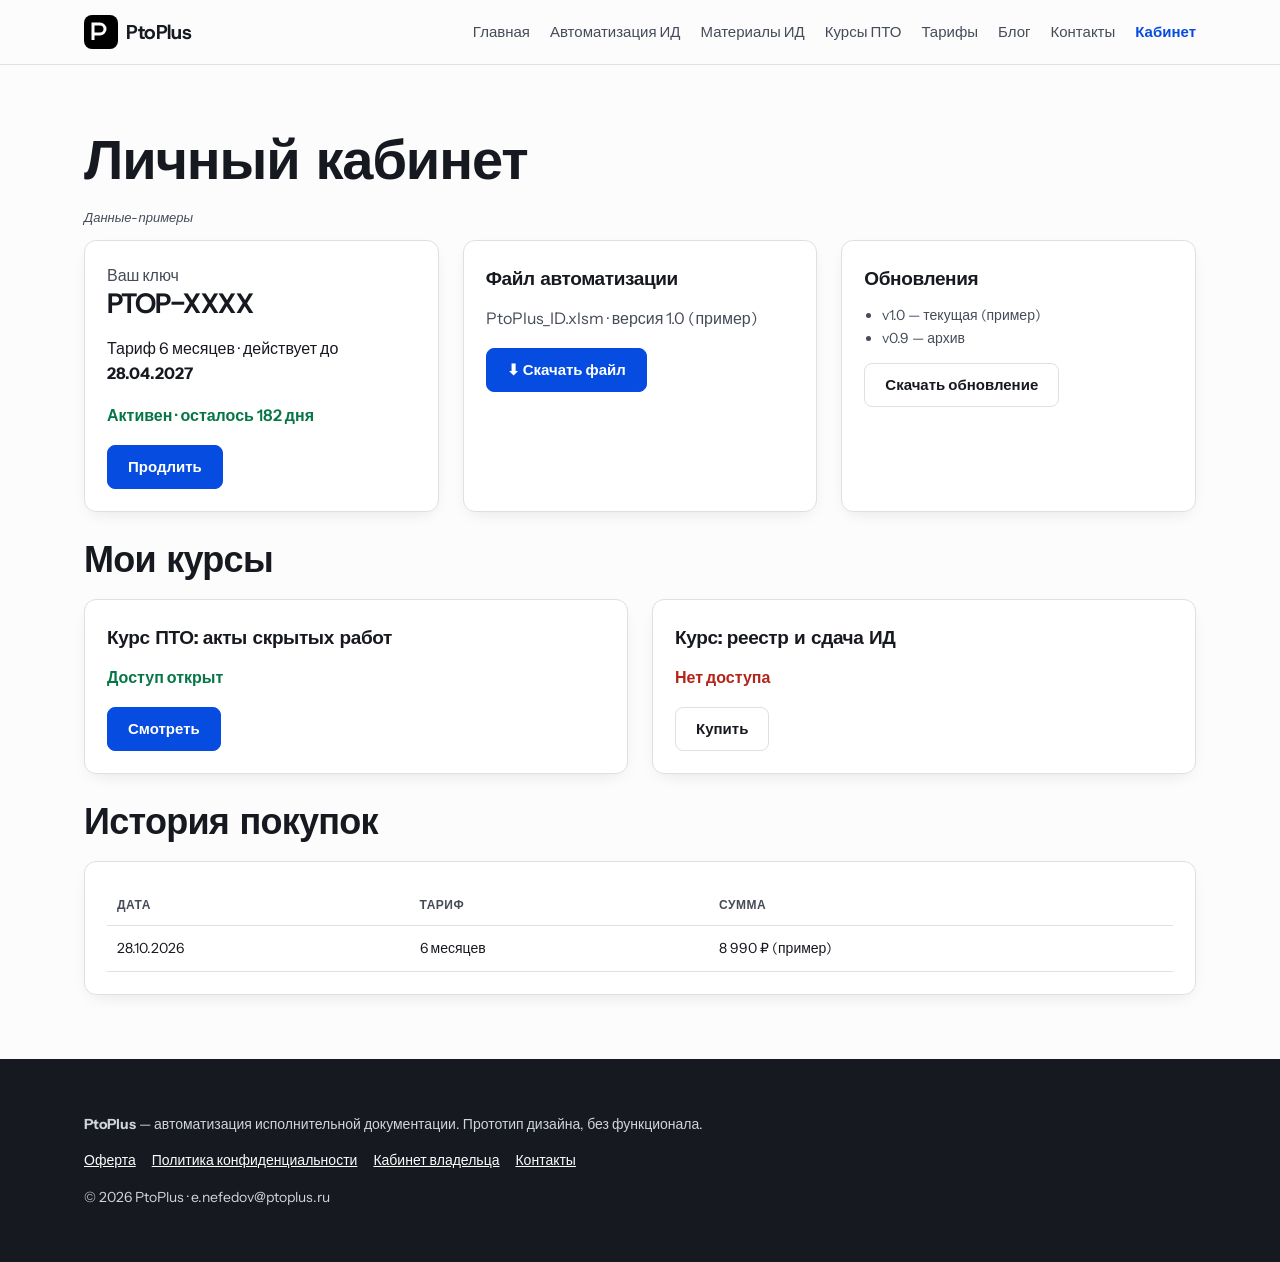
==== account.html @ ea8615cf "PtoPlus prototype" ====
<!doctype html><html lang="ru"><head><meta charset="utf-8"><meta name="viewport" content="width=device-width,initial-scale=1"><title>Личный кабинет — PtoPlus</title><link rel="preconnect" href="https://fonts.googleapis.com"><link rel="preconnect" href="https://fonts.gstatic.com" crossorigin><link href="https://fonts.googleapis.com/css2?family=Host+Grotesk:wght@500;700&family=Instrument+Sans:wght@400;500;600&display=swap" rel="stylesheet"><link rel="stylesheet" href="style.css"></head><body>
<header><div class="wrap nav"><a class="logo" href="index.html"><svg width="34" height="34" viewBox="0 0 34 34"><rect width="34" height="34" rx="8" fill="var(--accent)"/><path d="M9 25V9h7a5 5 0 010 10h-7" stroke="#fff" stroke-width="3" fill="none"/><path d="M22 18h6M25 15v6" stroke="var(--accent-2)" stroke-width="3"/></svg>PtoPlus</a><nav class="menu"><a href="index.html">Главная</a><a href="automation.html">Автоматизация ИД</a><a href="materials.html">Материалы ИД</a><a href="courses.html">Курсы ПТО</a><a href="pricing.html">Тарифы</a><a href="blog.html">Блог</a><a href="contacts.html">Контакты</a><a href="account.html" class=active>Кабинет</a></nav><button class="burger" aria-label="Меню">☰</button></div></header>
<main><section><div class="wrap"><h1>Личный кабинет</h1><p class="demo">Данные-примеры</p><div class="grid g3"><div class="card"><div class="muted">Ваш ключ</div><div class="kpi">PTOP-XXXX</div><p>Тариф 6 месяцев · действует до <b>28.04.2027</b></p><p class="ok">Активен · осталось 182 дня</p><a class="btn" href="pricing.html">Продлить</a></div><div class="card"><h3>Файл автоматизации</h3><p class="muted">PtoPlus_ID.xlsm · версия 1.0 (пример)</p><a class="btn" href="#" data-demo="скачать файл">⬇ Скачать файл</a></div><div class="card"><h3>Обновления</h3><ul class="muted"><li>v1.0 — текущая (пример)</li><li>v0.9 — архив</li></ul><a class="btn ghost" href="#" data-demo="скачать обновление">Скачать обновление</a></div></div><h2 style="margin-top:28px">Мои курсы</h2><div class="grid g2"><div class="card"><h3>Курс ПТО: акты скрытых работ</h3><p class="ok">Доступ открыт</p><a class="btn" href="courses.html">Смотреть</a></div><div class="card"><h3>Курс: реестр и сдача ИД</h3><p class="bad">Нет доступа</p><a class="btn ghost" href="pricing.html">Купить</a></div></div><h2 style="margin-top:28px">История покупок</h2><div class="card tbl"><table><tr><th>Дата</th><th>Тариф</th><th>Сумма</th></tr><tr><td>28.10.2026</td><td>6 месяцев</td><td>8 990 ₽ (пример)</td></tr></table></div></div></section></main>
<footer><div class="wrap"><p><b>PtoPlus</b> — автоматизация исполнительной документации. Прототип дизайна, без функционала.</p><p><a href="offer.html">Оферта</a><a href="privacy.html">Политика конфиденциальности</a><a href="owner.html">Кабинет владельца</a><a href="contacts.html">Контакты</a></p><p>© 2026 PtoPlus · e.nefedov@ptoplus.ru</p></div></footer><script src="app.js"></script></body></html>
---- style.css ----
:root{--dp-color-ground:#fcfcfd;--dp-color-ink:#16191f;--dp-color-ink-secondary:#454c58;--dp-color-ground-muted:#f3f4f6;--dp-color-rule:#dde0e6;--dp-color-accent:#074ce0;--dp-color-field:#16191f;--dp-color-on-field:#fcfcfd;--dp-color-on-field-secondary:#d0d4dd;--dp-color-panel:#fff;--dp-color-on-accent:#fff;--dp-typography-fallback:sans-serif;--dp-typography-body:16px;--dp-typography-interface:15px;--dp-typography-small:14px;--dp-typography-metadata:13px;--dp-typography-label:12px;--dp-typography-body-leading:1.6;--dp-spacing-grid-gap:24px;--dp-radius-panel:12px;--dp-border-hairline:1px;--dp-motion-interaction:160ms;--dp-motion-easing:ease-out;
--display:"Host Grotesk",var(--dp-typography-fallback);--sans:"Instrument Sans",var(--dp-typography-fallback);--shadow:0 6px 18px -8px rgba(22,25,31,.14);--maxw:1160px}
*{box-sizing:border-box}
body{margin:0;font-family:var(--sans);font-size:var(--dp-typography-body);line-height:var(--dp-typography-body-leading);background:var(--dp-color-ground);color:var(--dp-color-ink)}
h1,h2,h3,.price,.kpi,.logo{font-family:var(--display);letter-spacing:-.02em;line-height:1.1;font-weight:700}
h1{font-size:clamp(32px,5.4vw,56px);margin:0 0 16px}h2{font-size:clamp(24px,3.4vw,36px);margin:0 0 20px}h3{font-size:19px;margin:6px 0 8px}
a{color:var(--dp-color-accent)}img,svg{max-width:100%}
:focus-visible{outline:2px solid var(--dp-color-accent);outline-offset:3px;border-radius:4px}
.wrap{max-width:var(--maxw);margin:auto;padding:0 24px}
header{background:var(--dp-color-ground);border-bottom:var(--dp-border-hairline) solid var(--dp-color-rule);position:sticky;top:0;z-index:9}
.nav{display:flex;align-items:center;justify-content:space-between;height:64px}
.logo{display:flex;gap:8px;align-items:center;font-size:20px;color:var(--dp-color-ink);text-decoration:none}
.menu{display:none;position:absolute;top:64px;left:0;right:0;background:var(--dp-color-panel);flex-direction:column;padding:12px 24px;border-bottom:1px solid var(--dp-color-rule);font-size:var(--dp-typography-interface)}
.menu.open{display:flex}.menu a{padding:8px 0;color:var(--dp-color-ink-secondary);text-decoration:none}.menu a.active{color:var(--dp-color-accent);font-weight:600}.menu a:hover{color:var(--dp-color-ink)}
.burger{background:var(--dp-color-panel);border:1px solid var(--dp-color-rule);border-radius:8px;padding:8px 12px;font-size:18px;color:var(--dp-color-ink);cursor:pointer}
@media(min-width:1000px){.menu{display:flex;position:static;flex-direction:row;gap:20px;padding:0;border:0;background:none}.burger{display:none}}
.btn{display:inline-block;background:var(--dp-color-accent);color:var(--dp-color-on-accent);padding:12px 20px;border-radius:8px;text-decoration:none;font:600 var(--dp-typography-interface)/1.2 var(--sans);border:1px solid var(--dp-color-accent);cursor:pointer;min-height:44px;transition:transform var(--dp-motion-interaction) var(--dp-motion-easing),background var(--dp-motion-interaction) var(--dp-motion-easing),box-shadow var(--dp-motion-interaction) var(--dp-motion-easing)}
.btn:hover{background:#053cb4;transform:translateY(-1px);box-shadow:var(--shadow)}.btn:active{transform:none}
.btn.ghost{background:var(--dp-color-panel);color:var(--dp-color-ink);border-color:var(--dp-color-rule)}.btn.ghost:hover{background:var(--dp-color-ground-muted)}
.btn.sm{padding:6px 12px;min-height:34px;font-size:var(--dp-typography-metadata)}.btn.warn{background:var(--dp-color-panel);color:#b42318;border-color:#f1c1bc}
section{padding:64px 0}section:nth-of-type(even){background:var(--dp-color-ground-muted)}
.dark,footer{background:var(--dp-color-field)!important;color:var(--dp-color-on-field)}.dark .muted,footer{color:var(--dp-color-on-field-secondary)}
.dark .card{background:rgba(255,255,255,.04);border-color:rgba(255,255,255,.14);box-shadow:none;color:var(--dp-color-on-field)}
.hero{padding:64px 0 56px;border-bottom:1px solid var(--dp-color-rule)}.hero p{font-size:18px;color:var(--dp-color-ink-secondary);max-width:62ch}
.hero .grid.g2{grid-template-columns:1.45fr 1fr;align-items:center}
.grid{display:grid;gap:var(--dp-spacing-grid-gap);grid-template-columns:1fr}
.g2{grid-template-columns:1fr 1fr}.g3{grid-template-columns:repeat(3,1fr)}.g4{grid-template-columns:repeat(4,1fr)}
.card{background:var(--dp-color-panel);border:var(--dp-border-hairline) solid var(--dp-color-rule);border-radius:var(--dp-radius-panel);padding:22px;box-shadow:var(--shadow)}
.card p.muted{max-width:42ch}
.muted{color:var(--dp-color-ink-secondary)}
.tag{display:inline-block;font-size:var(--dp-typography-label);font-weight:600;background:var(--dp-color-ground-muted);color:var(--dp-color-ink-secondary);border:1px solid var(--dp-color-rule);border-radius:20px;padding:2px 10px;margin-right:4px}
.ph{display:inline-block;font-size:var(--dp-typography-label);background:#fff4cc;color:#5c4400;border:1px dashed #c9a400;border-radius:6px;padding:1px 6px;vertical-align:middle;font-weight:600}
.price{font-size:34px}.card.hit{border:2px solid var(--dp-color-accent);position:relative}.card.hit::after{content:"Популярный";position:absolute;top:-12px;right:16px;background:var(--dp-color-accent);color:#fff;font-size:var(--dp-typography-label);padding:2px 10px;border-radius:20px}
.card ul{padding-left:18px;font-size:var(--dp-typography-small)}
.video{aspect-ratio:16/10;background:radial-gradient(circle at 50% 45%,#2a66f0,#074ce0 45%,#0a2f8a);border-radius:var(--dp-radius-panel);display:flex;align-items:center;justify-content:center;color:#fff;flex-direction:column;gap:10px;text-align:center;padding:16px;font-size:var(--dp-typography-small);box-shadow:var(--shadow)}
.play{width:64px;height:64px;border-radius:50%;background:#fff;color:var(--dp-color-accent);display:flex;align-items:center;justify-content:center;font-size:24px}
.steps{counter-reset:s}.steps .card::before{counter-increment:s;content:counter(s,decimal-leading-zero);display:block;font:700 28px var(--display);color:var(--dp-color-accent);margin-bottom:8px}.dark .steps .card::before{color:#8fb0ff}
.filters{display:flex;flex-wrap:wrap;gap:10px;margin-bottom:20px}
select,input,textarea{font:var(--dp-typography-interface) var(--sans);padding:11px;border:1px solid var(--dp-color-rule);border-radius:8px;background:var(--dp-color-panel);color:var(--dp-color-ink);width:100%}.filters select,.filters input{width:auto;flex:1 1 160px}
form .grid{gap:12px}
table{width:100%;border-collapse:collapse;font-size:var(--dp-typography-small)}th{font-size:var(--dp-typography-label);text-transform:uppercase;letter-spacing:.04em;color:var(--dp-color-ink-secondary)}th,td{text-align:left;padding:11px 10px;border-bottom:1px solid var(--dp-color-rule)}.tbl{overflow-x:auto}
.ok{color:#067647;font-weight:600}.bad{color:#b42318;font-weight:600}
.bar{display:flex;align-items:center;gap:10px;margin:10px 0;font-size:var(--dp-typography-metadata)}.bar span{width:90px;flex:none}.bar i{display:block;height:14px;background:var(--dp-color-accent);border-radius:4px}
.tabs{display:flex;gap:6px;flex-wrap:wrap;margin-bottom:14px}.tabs button{border:1px solid var(--dp-color-rule);background:var(--dp-color-panel);padding:8px 16px;border-radius:20px;cursor:pointer;font:500 var(--dp-typography-interface) var(--sans);color:var(--dp-color-ink)}.tabs button.on{background:var(--dp-color-accent);color:#fff;border-color:var(--dp-color-accent)}
.pane{display:none}.pane.on{display:block}.demo{font-size:var(--dp-typography-metadata);color:var(--dp-color-ink-secondary);font-style:italic;font-family:var(--sans);font-weight:400;letter-spacing:0}
details{border-bottom:1px solid var(--dp-color-rule);padding:16px 0}details summary{cursor:pointer;font-weight:600;list-style:none;display:flex;justify-content:space-between}details summary::-webkit-details-marker{display:none}details summary::after{content:"+";font-size:22px;color:var(--dp-color-accent);transition:transform var(--dp-motion-interaction) var(--dp-motion-easing)}details[open] summary::after{transform:rotate(45deg)}
footer{padding:40px 0;font-size:var(--dp-typography-small)}footer a{color:var(--dp-color-on-field);margin-right:16px}
.kpi{font-size:28px}
@media(max-width:1050px){:root{--dp-spacing-grid-gap:18px}.g4{grid-template-columns:repeat(2,1fr)}}
@media(max-width:760px){.g2,.g3,.hero .grid.g2{grid-template-columns:1fr}.g4{grid-template-columns:1fr}section{padding:44px 0}.wrap{padding:0 18px}}
@media(max-width:480px){.g4{grid-template-columns:1fr}}
@media(prefers-reduced-motion:reduce){*{transition:none!important}.btn:hover{transform:none}}
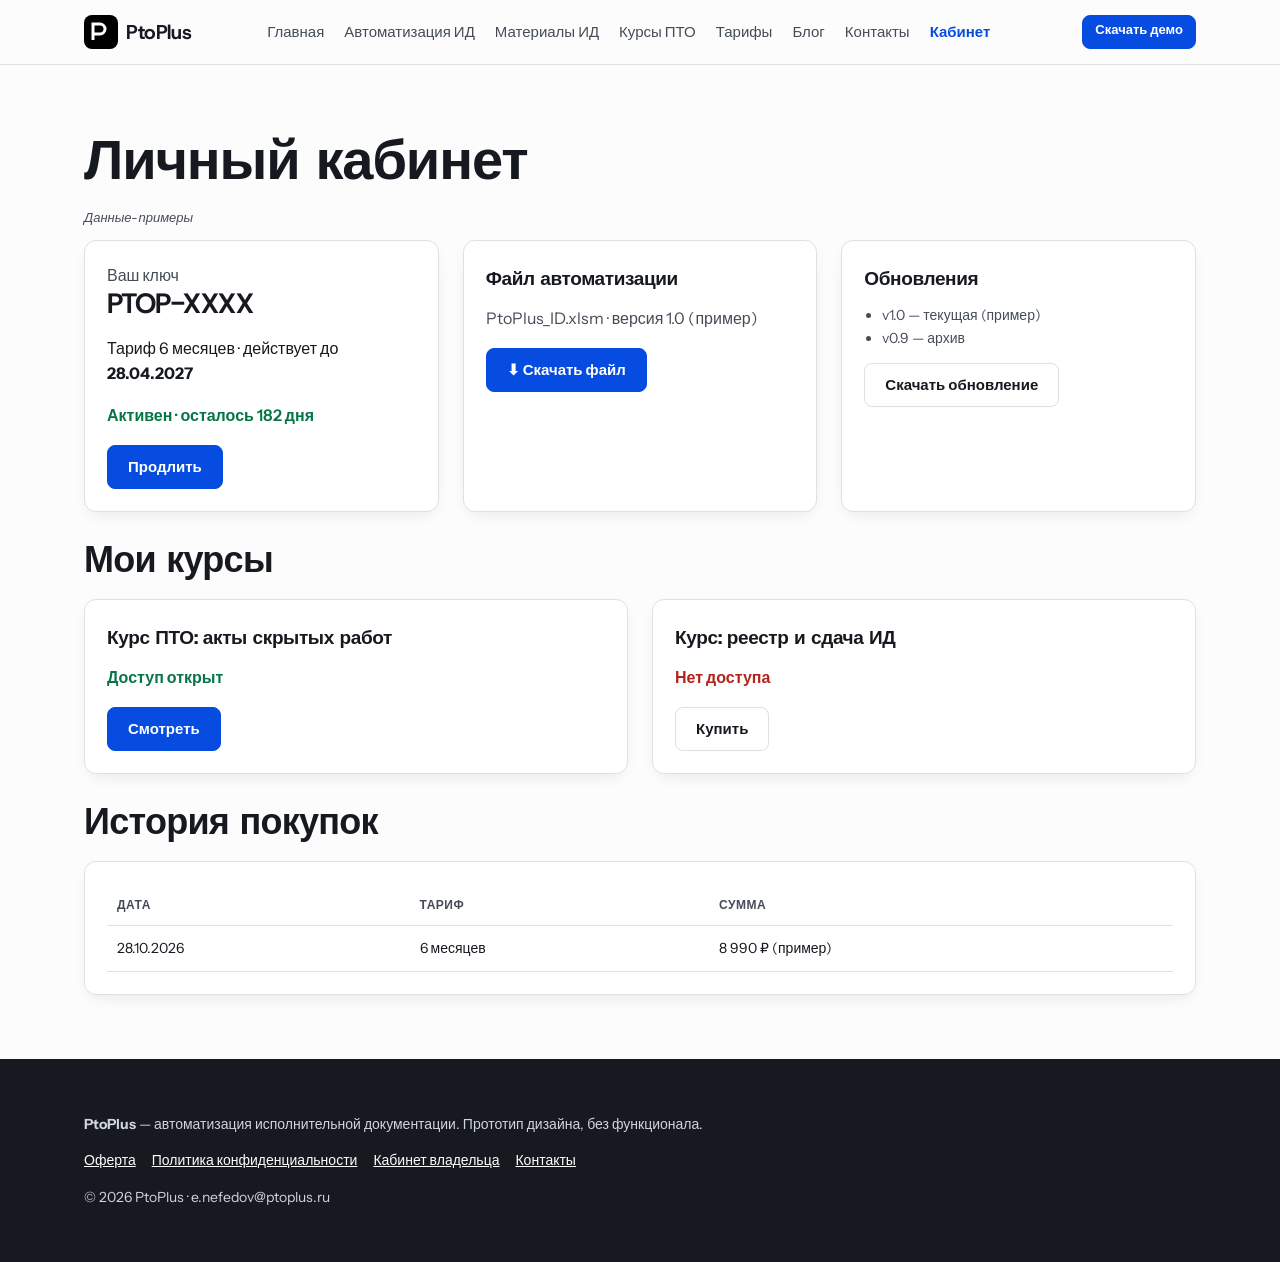
==== commit 4b06791c: "WOW: hero demo, calculator, audience, comparison, motion" ====
--- a/account.html
+++ b/account.html
@@ -1,4 +1,4 @@
 <!doctype html><html lang="ru"><head><meta charset="utf-8"><meta name="viewport" content="width=device-width,initial-scale=1"><title>Личный кабинет — PtoPlus</title><link rel="preconnect" href="https://fonts.googleapis.com"><link rel="preconnect" href="https://fonts.gstatic.com" crossorigin><link href="https://fonts.googleapis.com/css2?family=Host+Grotesk:wght@500;700&family=Instrument+Sans:wght@400;500;600&display=swap" rel="stylesheet"><link rel="stylesheet" href="style.css"></head><body>
-<header><div class="wrap nav"><a class="logo" href="index.html"><svg width="34" height="34" viewBox="0 0 34 34"><rect width="34" height="34" rx="8" fill="var(--accent)"/><path d="M9 25V9h7a5 5 0 010 10h-7" stroke="#fff" stroke-width="3" fill="none"/><path d="M22 18h6M25 15v6" stroke="var(--accent-2)" stroke-width="3"/></svg>PtoPlus</a><nav class="menu"><a href="index.html">Главная</a><a href="automation.html">Автоматизация ИД</a><a href="materials.html">Материалы ИД</a><a href="courses.html">Курсы ПТО</a><a href="pricing.html">Тарифы</a><a href="blog.html">Блог</a><a href="contacts.html">Контакты</a><a href="account.html" class=active>Кабинет</a></nav><button class="burger" aria-label="Меню">☰</button></div></header>
+<header><div class="wrap nav"><a class="logo" href="index.html"><svg width="34" height="34" viewBox="0 0 34 34"><rect width="34" height="34" rx="8" fill="var(--accent)"/><path d="M9 25V9h7a5 5 0 010 10h-7" stroke="#fff" stroke-width="3" fill="none"/><path d="M22 18h6M25 15v6" stroke="var(--accent-2)" stroke-width="3"/></svg>PtoPlus</a><nav class="menu"><a href="index.html">Главная</a><a href="automation.html">Автоматизация ИД</a><a href="materials.html">Материалы ИД</a><a href="courses.html">Курсы ПТО</a><a href="pricing.html">Тарифы</a><a href="blog.html">Блог</a><a href="contacts.html">Контакты</a><a href="account.html" class=active>Кабинет</a></nav><a class="btn sm hdr-cta" href="#" data-demo="скачивание демо-файла">Скачать демо</a><button class="burger" aria-label="Меню">☰</button></div></header>
 <main><section><div class="wrap"><h1>Личный кабинет</h1><p class="demo">Данные-примеры</p><div class="grid g3"><div class="card"><div class="muted">Ваш ключ</div><div class="kpi">PTOP-XXXX</div><p>Тариф 6 месяцев · действует до <b>28.04.2027</b></p><p class="ok">Активен · осталось 182 дня</p><a class="btn" href="pricing.html">Продлить</a></div><div class="card"><h3>Файл автоматизации</h3><p class="muted">PtoPlus_ID.xlsm · версия 1.0 (пример)</p><a class="btn" href="#" data-demo="скачать файл">⬇ Скачать файл</a></div><div class="card"><h3>Обновления</h3><ul class="muted"><li>v1.0 — текущая (пример)</li><li>v0.9 — архив</li></ul><a class="btn ghost" href="#" data-demo="скачать обновление">Скачать обновление</a></div></div><h2 style="margin-top:28px">Мои курсы</h2><div class="grid g2"><div class="card"><h3>Курс ПТО: акты скрытых работ</h3><p class="ok">Доступ открыт</p><a class="btn" href="courses.html">Смотреть</a></div><div class="card"><h3>Курс: реестр и сдача ИД</h3><p class="bad">Нет доступа</p><a class="btn ghost" href="pricing.html">Купить</a></div></div><h2 style="margin-top:28px">История покупок</h2><div class="card tbl"><table><tr><th>Дата</th><th>Тариф</th><th>Сумма</th></tr><tr><td>28.10.2026</td><td>6 месяцев</td><td>8 990 ₽ (пример)</td></tr></table></div></div></section></main>
 <footer><div class="wrap"><p><b>PtoPlus</b> — автоматизация исполнительной документации. Прототип дизайна, без функционала.</p><p><a href="offer.html">Оферта</a><a href="privacy.html">Политика конфиденциальности</a><a href="owner.html">Кабинет владельца</a><a href="contacts.html">Контакты</a></p><p>© 2026 PtoPlus · e.nefedov@ptoplus.ru</p></div></footer><script src="app.js"></script></body></html>
--- a/style.css
+++ b/style.css
@@ -50,3 +50,25 @@
 @media(max-width:760px){.g2,.g3,.hero .grid.g2{grid-template-columns:1fr}.g4{grid-template-columns:1fr}section{padding:44px 0}.wrap{padding:0 18px}}
 @media(max-width:480px){.g4{grid-template-columns:1fr}}
 @media(prefers-reduced-motion:reduce){*{transition:none!important}.btn:hover{transform:none}}
+/* WOW */
+header{background:rgba(252,252,253,.78);backdrop-filter:saturate(1.4) blur(12px);-webkit-backdrop-filter:saturate(1.4) blur(12px)}
+.hdr-cta{margin-left:auto;margin-right:10px}@media(min-width:1000px){.hdr-cta{order:3;margin:0 0 0 16px}}
+.xdemo{position:relative;background:var(--dp-color-panel);border:1px solid var(--dp-color-rule);border-radius:var(--dp-radius-panel);box-shadow:0 24px 48px -24px rgba(7,76,224,.35);overflow:hidden;padding-bottom:12px}
+.xbar{display:flex;gap:6px;align-items:center;padding:10px 12px;background:#107c41;color:#fff;font-size:var(--dp-typography-label)}.xbar i{width:9px;height:9px;border-radius:50%;background:rgba(255,255,255,.6)}.xbar span{margin-left:8px}
+.xbody{position:relative;display:grid;grid-template-columns:1.3fr 1fr;gap:12px;padding:12px}
+.xrow{display:grid;grid-template-columns:26px 1fr 34px;font-size:var(--dp-typography-metadata);border-bottom:1px solid var(--dp-color-rule);padding:6px 4px;transition:background var(--dp-motion-interaction),box-shadow var(--dp-motion-interaction)}.xrow b{color:var(--dp-color-ink-secondary);font-weight:500}.xrow em{font-style:normal;color:var(--dp-color-ink-secondary)}
+.xrow.sel{background:#e6eeff;box-shadow:inset 3px 0 var(--dp-color-accent)}
+.xside{display:flex;flex-direction:column;gap:10px;align-items:stretch}
+.xbtn{background:var(--dp-color-accent);color:#fff;border:0;border-radius:8px;padding:10px;font:600 var(--dp-typography-small) var(--sans);transition:transform 120ms}.xbtn.press{transform:scale(.94);box-shadow:0 0 0 6px rgba(7,76,224,.2)}
+.xstack{position:relative;height:120px}
+.xpdf{position:absolute;left:50%;width:78px;height:96px;margin-left:-39px;background:#fff;border:1px solid var(--dp-color-rule);border-radius:6px;box-shadow:0 6px 14px -6px rgba(0,0,0,.25);font-size:10px;padding:6px;animation:fly .6s var(--dp-motion-easing) both}.xpdf::before{content:"PDF";display:block;background:#d92d20;color:#fff;font-weight:700;border-radius:3px;padding:1px 4px;width:max-content;margin-bottom:4px}.xpdf::after{content:"";display:block;height:28px;background:repeating-linear-gradient(#eef0f3 0 3px,transparent 3px 7px)}
+@keyframes fly{from{opacity:0;transform:translate(-120px,-60px) rotate(-18deg) scale(.6)}to{opacity:1}}
+.xcount{text-align:center;font:700 var(--dp-typography-small) var(--display)}.xcount b{color:var(--dp-color-accent);font-size:22px}
+.xcursor{position:absolute;width:18px;height:18px;left:20px;top:20px;pointer-events:none;background:no-repeat center/contain url("data:image/svg+xml,%3Csvg xmlns='http://www.w3.org/2000/svg' viewBox='0 0 24 24'%3E%3Cpath d='M3 2l16 9-7 2-3 7z' fill='%2316191f' stroke='%23fff' stroke-width='1.5'/%3E%3C/svg%3E");transition:left .5s ease-in-out,top .5s ease-in-out}
+.xreplay{position:absolute;right:12px;bottom:10px}
+.calc label{font-size:var(--dp-typography-small);color:var(--dp-color-ink-secondary);display:flex;flex-direction:column;gap:6px}.calcout{margin-top:12px}.calcout .kpi{font-size:48px;color:var(--dp-color-accent)}
+.reveal{opacity:0;transform:translateY(24px);transition:opacity .6s var(--dp-motion-easing),transform .6s var(--dp-motion-easing)}.reveal.in{opacity:1;transform:none}
+.tilt{transition:transform var(--dp-motion-interaction) var(--dp-motion-easing),box-shadow var(--dp-motion-interaction)}.tilt:hover{box-shadow:0 18px 40px -16px rgba(7,76,224,.45)}
+@media(max-width:480px){.xbody{grid-template-columns:1fr}.xstack{height:104px}}
+@media(prefers-reduced-motion:reduce){.reveal{opacity:1;transform:none}.xpdf{animation:none}.xcursor{display:none}.tilt:hover{transform:none}}
+.xreplay{position:static;display:block;margin:0 12px 0 auto}
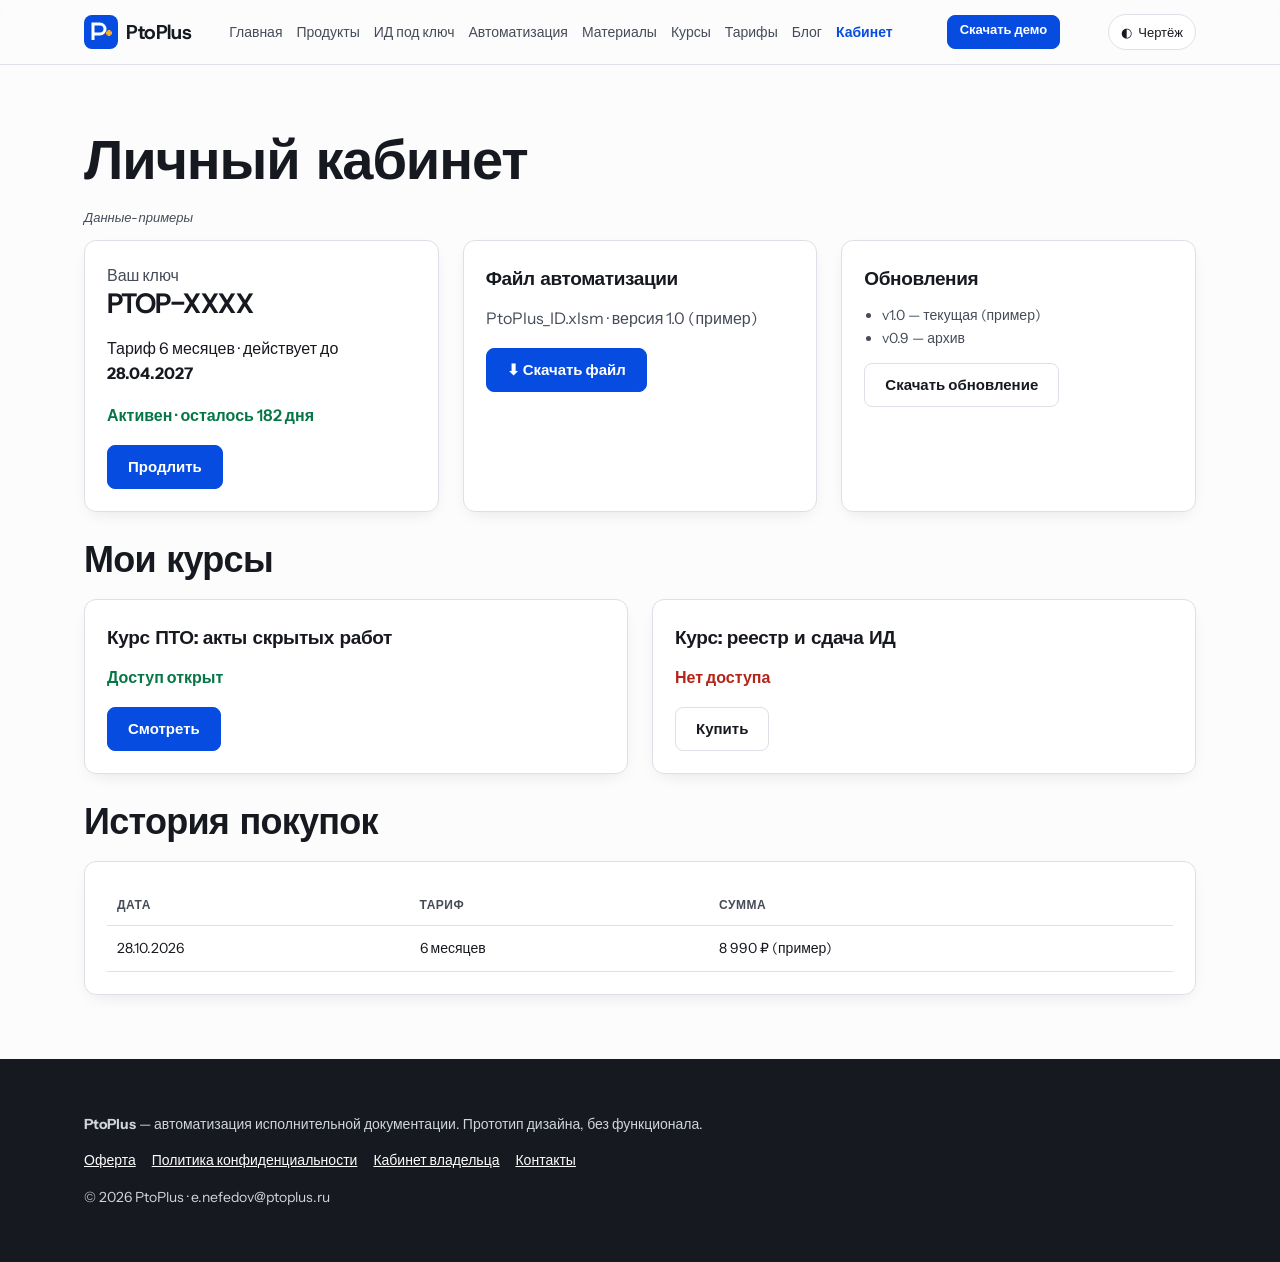
==== commit 7b9de5a5: "Two audiences, ИД под ключ, products, theme switcher (Чертёж)" ====
--- a/account.html
+++ b/account.html
@@ -1,4 +1,4 @@
-<!doctype html><html lang="ru"><head><meta charset="utf-8"><meta name="viewport" content="width=device-width,initial-scale=1"><title>Личный кабинет — PtoPlus</title><link rel="preconnect" href="https://fonts.googleapis.com"><link rel="preconnect" href="https://fonts.gstatic.com" crossorigin><link href="https://fonts.googleapis.com/css2?family=Host+Grotesk:wght@500;700&family=Instrument+Sans:wght@400;500;600&display=swap" rel="stylesheet"><link rel="stylesheet" href="style.css"></head><body>
-<header><div class="wrap nav"><a class="logo" href="index.html"><svg width="34" height="34" viewBox="0 0 34 34"><rect width="34" height="34" rx="8" fill="var(--accent)"/><path d="M9 25V9h7a5 5 0 010 10h-7" stroke="#fff" stroke-width="3" fill="none"/><path d="M22 18h6M25 15v6" stroke="var(--accent-2)" stroke-width="3"/></svg>PtoPlus</a><nav class="menu"><a href="index.html">Главная</a><a href="automation.html">Автоматизация ИД</a><a href="materials.html">Материалы ИД</a><a href="courses.html">Курсы ПТО</a><a href="pricing.html">Тарифы</a><a href="blog.html">Блог</a><a href="contacts.html">Контакты</a><a href="account.html" class=active>Кабинет</a></nav><a class="btn sm hdr-cta" href="#" data-demo="скачивание демо-файла">Скачать демо</a><button class="burger" aria-label="Меню">☰</button></div></header>
+<!doctype html><html lang="ru"><head><meta charset="utf-8"><meta name="viewport" content="width=device-width,initial-scale=1"><title>Личный кабинет — PtoPlus</title><link rel="preconnect" href="https://fonts.googleapis.com"><link rel="preconnect" href="https://fonts.gstatic.com" crossorigin><link href="https://fonts.googleapis.com/css2?family=Host+Grotesk:wght@500;700&family=Instrument+Sans:wght@400;500;600&display=swap" rel="stylesheet"><link href="https://fonts.googleapis.com/css2?family=IBM+Plex+Mono:wght@400;600&family=IBM+Plex+Sans:wght@400;600;700&display=swap" rel="stylesheet"><script>try{var q=location.search.match(/theme=(\w+)/),t=q?q[1]:localStorage.getItem("pp-theme");if(t)document.documentElement.dataset.theme=t}catch(e){}</script><link rel="stylesheet" href="style.css"></head><body>
+<header><div class="wrap nav"><a class="logo" href="index.html"><svg width="34" height="34" viewBox="0 0 34 34"><rect width="34" height="34" rx="8" fill="var(--dp-color-accent)"/><path d="M9 25V9h7a5 5 0 010 10h-7" stroke="#fff" stroke-width="3" fill="none"/><path d="M22 18h6M25 15v6" stroke="var(--value,#ffb020)" stroke-width="3"/></svg>PtoPlus</a><nav class="menu"><a href="index.html">Главная</a><a href="products.html">Продукты</a><a href="id-turnkey.html">ИД под ключ</a><a href="automation.html">Автоматизация</a><a href="materials.html">Материалы</a><a href="courses.html">Курсы</a><a href="pricing.html">Тарифы</a><a href="blog.html">Блог</a><a href="account.html" class=active>Кабинет</a></nav><a class="btn sm hdr-cta" href="#" data-demo="скачивание демо-файла">Скачать демо</a><button class="theme-tgl" type="button" aria-pressed="false" aria-label="Тема «Чертёж»" title="Переключить тему"><span aria-hidden="true">◐</span><span class="tl">Чертёж</span></button><button class="burger" aria-label="Меню">☰</button></div></header>
 <main><section><div class="wrap"><h1>Личный кабинет</h1><p class="demo">Данные-примеры</p><div class="grid g3"><div class="card"><div class="muted">Ваш ключ</div><div class="kpi">PTOP-XXXX</div><p>Тариф 6 месяцев · действует до <b>28.04.2027</b></p><p class="ok">Активен · осталось 182 дня</p><a class="btn" href="pricing.html">Продлить</a></div><div class="card"><h3>Файл автоматизации</h3><p class="muted">PtoPlus_ID.xlsm · версия 1.0 (пример)</p><a class="btn" href="#" data-demo="скачать файл">⬇ Скачать файл</a></div><div class="card"><h3>Обновления</h3><ul class="muted"><li>v1.0 — текущая (пример)</li><li>v0.9 — архив</li></ul><a class="btn ghost" href="#" data-demo="скачать обновление">Скачать обновление</a></div></div><h2 style="margin-top:28px">Мои курсы</h2><div class="grid g2"><div class="card"><h3>Курс ПТО: акты скрытых работ</h3><p class="ok">Доступ открыт</p><a class="btn" href="courses.html">Смотреть</a></div><div class="card"><h3>Курс: реестр и сдача ИД</h3><p class="bad">Нет доступа</p><a class="btn ghost" href="pricing.html">Купить</a></div></div><h2 style="margin-top:28px">История покупок</h2><div class="card tbl"><table><tr><th>Дата</th><th>Тариф</th><th>Сумма</th></tr><tr><td>28.10.2026</td><td>6 месяцев</td><td>8 990 ₽ (пример)</td></tr></table></div></div></section></main>
 <footer><div class="wrap"><p><b>PtoPlus</b> — автоматизация исполнительной документации. Прототип дизайна, без функционала.</p><p><a href="offer.html">Оферта</a><a href="privacy.html">Политика конфиденциальности</a><a href="owner.html">Кабинет владельца</a><a href="contacts.html">Контакты</a></p><p>© 2026 PtoPlus · e.nefedov@ptoplus.ru</p></div></footer><script src="app.js"></script></body></html>
--- a/style.css
+++ b/style.css
@@ -13,7 +13,7 @@
 .menu{display:none;position:absolute;top:64px;left:0;right:0;background:var(--dp-color-panel);flex-direction:column;padding:12px 24px;border-bottom:1px solid var(--dp-color-rule);font-size:var(--dp-typography-interface)}
 .menu.open{display:flex}.menu a{padding:8px 0;color:var(--dp-color-ink-secondary);text-decoration:none}.menu a.active{color:var(--dp-color-accent);font-weight:600}.menu a:hover{color:var(--dp-color-ink)}
 .burger{background:var(--dp-color-panel);border:1px solid var(--dp-color-rule);border-radius:8px;padding:8px 12px;font-size:18px;color:var(--dp-color-ink);cursor:pointer}
-@media(min-width:1000px){.menu{display:flex;position:static;flex-direction:row;gap:20px;padding:0;border:0;background:none}.burger{display:none}}
+@media(min-width:1240px){.menu{display:flex;position:static;flex-direction:row;gap:20px;padding:0;border:0;background:none}.burger{display:none}}
 .btn{display:inline-block;background:var(--dp-color-accent);color:var(--dp-color-on-accent);padding:12px 20px;border-radius:8px;text-decoration:none;font:600 var(--dp-typography-interface)/1.2 var(--sans);border:1px solid var(--dp-color-accent);cursor:pointer;min-height:44px;transition:transform var(--dp-motion-interaction) var(--dp-motion-easing),background var(--dp-motion-interaction) var(--dp-motion-easing),box-shadow var(--dp-motion-interaction) var(--dp-motion-easing)}
 .btn:hover{background:#053cb4;transform:translateY(-1px);box-shadow:var(--shadow)}.btn:active{transform:none}
 .btn.ghost{background:var(--dp-color-panel);color:var(--dp-color-ink);border-color:var(--dp-color-rule)}.btn.ghost:hover{background:var(--dp-color-ground-muted)}
@@ -52,7 +52,7 @@
 @media(prefers-reduced-motion:reduce){*{transition:none!important}.btn:hover{transform:none}}
 /* WOW */
 header{background:rgba(252,252,253,.78);backdrop-filter:saturate(1.4) blur(12px);-webkit-backdrop-filter:saturate(1.4) blur(12px)}
-.hdr-cta{margin-left:auto;margin-right:10px}@media(min-width:1000px){.hdr-cta{order:3;margin:0 0 0 16px}}
+.hdr-cta{margin-left:auto;margin-right:10px}@media(min-width:1240px){.hdr-cta{order:3;margin:0 0 0 16px}}
 .xdemo{position:relative;background:var(--dp-color-panel);border:1px solid var(--dp-color-rule);border-radius:var(--dp-radius-panel);box-shadow:0 24px 48px -24px rgba(7,76,224,.35);overflow:hidden;padding-bottom:12px}
 .xbar{display:flex;gap:6px;align-items:center;padding:10px 12px;background:#107c41;color:#fff;font-size:var(--dp-typography-label)}.xbar i{width:9px;height:9px;border-radius:50%;background:rgba(255,255,255,.6)}.xbar span{margin-left:8px}
 .xbody{position:relative;display:grid;grid-template-columns:1.3fr 1fr;gap:12px;padding:12px}
@@ -72,3 +72,49 @@
 @media(max-width:480px){.xbody{grid-template-columns:1fr}.xstack{height:104px}}
 @media(prefers-reduced-motion:reduce){.reveal{opacity:1;transform:none}.xpdf{animation:none}.xcursor{display:none}.tilt:hover{transform:none}}
 .xreplay{position:static;display:block;margin:0 12px 0 auto}
+/* ===== shared new components ===== */
+.theme-tgl{display:inline-flex;align-items:center;gap:6px;border:1px solid var(--dp-color-rule);background:var(--dp-color-panel);color:var(--dp-color-ink);border-radius:20px;padding:6px 12px;font:500 var(--dp-typography-metadata) var(--sans);cursor:pointer;min-height:36px;margin-right:8px}
+@media(min-width:1240px){.theme-tgl{order:4;margin:0 0 0 10px}}@media(max-width:480px){.theme-tgl .tl{display:none}.hdr-cta{padding:6px 10px}}
+.menu{gap:14px}@media(min-width:1240px){.menu{gap:14px;font-size:var(--dp-typography-small)}}
+.hex{display:inline-flex;width:52px;height:52px;align-items:center;justify-content:center;font-size:22px;color:var(--dp-color-accent);background:var(--dp-color-ground-muted);border-radius:12px;margin-bottom:10px}
+.fork{padding-top:48px}.card.big{padding:28px;display:flex;flex-direction:column;gap:6px;align-items:flex-start}.card.big h3{font-size:26px}.card.big .btn{margin-top:8px}
+.prod.soon{opacity:.6}.lead{font-size:18px;margin-top:-8px}
+/* ===== THEME 2: Чертёж ===== */
+[data-theme=blueprint]{--dp-color-ground:#07090e;--dp-color-ground-muted:#101522;--dp-color-panel:#10141c;--dp-color-ink:#f4f5f7;--dp-color-ink-secondary:#c9ced8;--dp-color-rule:#303139;--dp-color-accent:#ff951f;--dp-color-on-accent:#07090e;--dp-color-field:#0b0f18;--dp-color-on-field:#f4f5f7;--dp-color-on-field-secondary:#c9ced8;--value:#edcd8c;--dp-radius-panel:5px;--dp-spacing-grid-gap:24px;--display:"IBM Plex Sans",sans-serif;--sans:"IBM Plex Sans",sans-serif;--mono:"IBM Plex Mono",monospace;--shadow:none;color-scheme:dark}
+[data-theme=blueprint] body{line-height:1.65;background-color:#07090e;background-image:linear-gradient(rgba(120,150,210,.07) 1px,transparent 1px),linear-gradient(90deg,rgba(120,150,210,.07) 1px,transparent 1px),linear-gradient(rgba(120,150,210,.035) 1px,transparent 1px),linear-gradient(90deg,rgba(120,150,210,.035) 1px,transparent 1px),linear-gradient(180deg,#0d1424,#07090e 60%);background-size:120px 120px,120px 120px,24px 24px,24px 24px,100% 100%;background-attachment:fixed}
+[data-theme=blueprint] h1,[data-theme=blueprint] h2,[data-theme=blueprint] h3{letter-spacing:-.01em;font-weight:600}
+[data-theme=blueprint] section,[data-theme=blueprint] section:nth-of-type(even),[data-theme=blueprint] .hero{background:transparent}
+[data-theme=blueprint] .dark{background:rgba(16,21,34,.7)!important;border-block:1px solid var(--dp-color-rule)}
+[data-theme=blueprint] header{background:rgba(7,9,14,.8)}
+[data-theme=blueprint] .btn{border-radius:40px;color:#07090e}[data-theme=blueprint] .btn:hover{background:#ffab4d}
+[data-theme=blueprint] .btn.ghost{background:transparent;color:var(--dp-color-ink);border-color:#4a4c57}[data-theme=blueprint] .btn.ghost:hover{border-color:var(--dp-color-accent);background:transparent}
+[data-theme=blueprint] .btn.warn{background:transparent;color:#ff7a6b;border-color:#6b2c27}
+[data-theme=blueprint] .card{position:relative;background:rgba(16,20,28,.92);border-color:var(--dp-color-rule)}
+[data-theme=blueprint] .card::after{content:"";position:absolute;top:-4px;left:-4px;width:7px;height:7px;border-radius:50%;background:var(--value);box-shadow:0 0 0 3px rgba(237,205,140,.15)}
+[data-theme=blueprint] .card.hit::after{content:"Популярный";width:auto;height:auto;border-radius:20px;top:-12px;left:auto;right:16px;background:var(--dp-color-accent);color:#07090e;box-shadow:none}
+[data-theme=blueprint] h2{display:flex;align-items:center;gap:14px}
+[data-theme=blueprint] h2::after{content:"";flex:1;height:9px;max-width:420px;border-left:1px solid var(--value);border-right:1px solid var(--value);background:linear-gradient(var(--value),var(--value)) center/100% 1px no-repeat;opacity:.55}
+[data-theme=blueprint] .tag{background:transparent;color:var(--value);border-color:#5a5340;font-family:var(--mono)}
+[data-theme=blueprint] .ph{background:transparent;color:var(--dp-color-accent);border-color:var(--dp-color-accent)}
+[data-theme=blueprint] .price,[data-theme=blueprint] .kpi,[data-theme=blueprint] .steps .card::before,[data-theme=blueprint] .xcount b,[data-theme=blueprint] .calcout .kpi{font-family:var(--mono);font-variant-numeric:tabular-nums;color:var(--value)}
+[data-theme=blueprint] .hex{background:transparent;color:var(--value);border-radius:0;clip-path:polygon(25% 3%,75% 3%,100% 50%,75% 97%,25% 97%,0 50%);background:linear-gradient(var(--value),var(--value));position:relative}
+[data-theme=blueprint] .hex::before{content:"";position:absolute;inset:1.5px;clip-path:inherit;background:var(--dp-color-panel)}
+[data-theme=blueprint] .hex{isolation:isolate}[data-theme=blueprint] .hex::before{z-index:-1}
+[data-theme=blueprint] .xdemo{background:#0d121c;border-color:#3a3c46;box-shadow:12px 12px 0 -1px #07090e,12px 12px 0 0 #303139,24px 24px 0 -1px #07090e,24px 24px 0 0 #23242b,0 0 80px -10px rgba(255,149,31,.25)}
+[data-theme=blueprint] .xbar{background:#1a2234;color:var(--value);font-family:var(--mono)}
+[data-theme=blueprint] .xrow.sel{background:rgba(255,149,31,.12);box-shadow:inset 3px 0 var(--dp-color-accent)}
+[data-theme=blueprint] .xbtn{color:#07090e;border-radius:40px}
+[data-theme=blueprint] .xpdf{background:#f4f5f7;color:#07090e}
+[data-theme=blueprint] th{font-family:var(--mono)}[data-theme=blueprint] td{font-variant-numeric:tabular-nums}
+[data-theme=blueprint] .ok{color:#7fd6a0}[data-theme=blueprint] .bad{color:#ff7a6b}
+[data-theme=blueprint] .bar i{background:linear-gradient(90deg,var(--value),var(--dp-color-accent));border-radius:0;height:10px}
+[data-theme=blueprint] details summary::after{color:var(--value)}
+[data-theme=blueprint] .video{background:#0d121c;border:1px solid var(--dp-color-rule);color:var(--dp-color-ink-secondary)}
+[data-theme=blueprint] .play{background:var(--dp-color-accent);color:#07090e}
+[data-theme=blueprint] footer{background:#05070b!important;border-top:1px solid var(--dp-color-rule)}
+[data-theme=blueprint] .hero .grid.g2>div:first-child{position:relative}
+[data-theme=blueprint] .tilt:hover{box-shadow:0 0 40px -12px rgba(255,149,31,.5)}
+[data-theme=blueprint] .xcursor{filter:invert(1)}
+@media(max-width:1100px){[data-theme=blueprint]{--dp-spacing-grid-gap:18px}}
+@media(max-width:520px){[data-theme=blueprint] h2::after{display:none}}
+.menu a{white-space:nowrap}
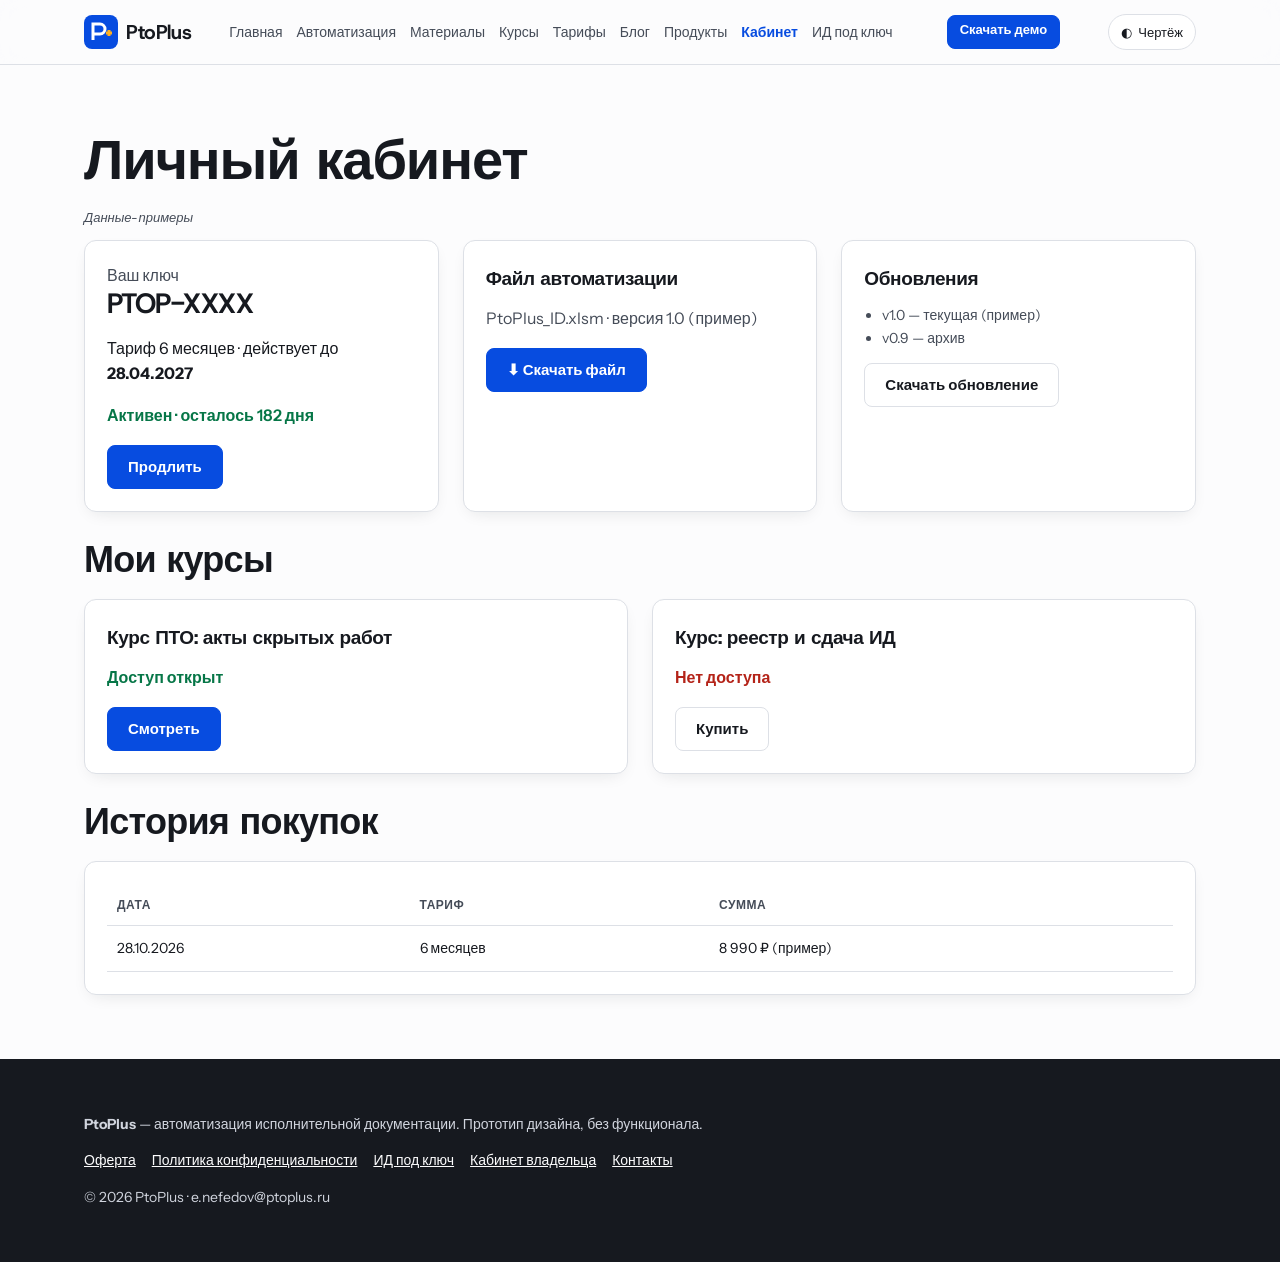
==== commit 3285c575: "Automation-first homepage, compact turnkey block, nav order" ====
--- a/account.html
+++ b/account.html
@@ -1,4 +1,4 @@
 <!doctype html><html lang="ru"><head><meta charset="utf-8"><meta name="viewport" content="width=device-width,initial-scale=1"><title>Личный кабинет — PtoPlus</title><link rel="preconnect" href="https://fonts.googleapis.com"><link rel="preconnect" href="https://fonts.gstatic.com" crossorigin><link href="https://fonts.googleapis.com/css2?family=Host+Grotesk:wght@500;700&family=Instrument+Sans:wght@400;500;600&display=swap" rel="stylesheet"><link href="https://fonts.googleapis.com/css2?family=IBM+Plex+Mono:wght@400;600&family=IBM+Plex+Sans:wght@400;600;700&display=swap" rel="stylesheet"><script>try{var q=location.search.match(/theme=(\w+)/),t=q?q[1]:localStorage.getItem("pp-theme");if(t)document.documentElement.dataset.theme=t}catch(e){}</script><link rel="stylesheet" href="style.css"></head><body>
-<header><div class="wrap nav"><a class="logo" href="index.html"><svg width="34" height="34" viewBox="0 0 34 34"><rect width="34" height="34" rx="8" fill="var(--dp-color-accent)"/><path d="M9 25V9h7a5 5 0 010 10h-7" stroke="#fff" stroke-width="3" fill="none"/><path d="M22 18h6M25 15v6" stroke="var(--value,#ffb020)" stroke-width="3"/></svg>PtoPlus</a><nav class="menu"><a href="index.html">Главная</a><a href="products.html">Продукты</a><a href="id-turnkey.html">ИД под ключ</a><a href="automation.html">Автоматизация</a><a href="materials.html">Материалы</a><a href="courses.html">Курсы</a><a href="pricing.html">Тарифы</a><a href="blog.html">Блог</a><a href="account.html" class=active>Кабинет</a></nav><a class="btn sm hdr-cta" href="#" data-demo="скачивание демо-файла">Скачать демо</a><button class="theme-tgl" type="button" aria-pressed="false" aria-label="Тема «Чертёж»" title="Переключить тему"><span aria-hidden="true">◐</span><span class="tl">Чертёж</span></button><button class="burger" aria-label="Меню">☰</button></div></header>
+<header><div class="wrap nav"><a class="logo" href="index.html"><svg width="34" height="34" viewBox="0 0 34 34"><rect width="34" height="34" rx="8" fill="var(--dp-color-accent)"/><path d="M9 25V9h7a5 5 0 010 10h-7" stroke="#fff" stroke-width="3" fill="none"/><path d="M22 18h6M25 15v6" stroke="var(--value,#ffb020)" stroke-width="3"/></svg>PtoPlus</a><nav class="menu"><a href="index.html">Главная</a><a href="automation.html">Автоматизация</a><a href="materials.html">Материалы</a><a href="courses.html">Курсы</a><a href="pricing.html">Тарифы</a><a href="blog.html">Блог</a><a href="products.html">Продукты</a><a href="account.html" class=active>Кабинет</a><a href="id-turnkey.html">ИД под ключ</a></nav><a class="btn sm hdr-cta" href="#" data-demo="скачивание демо-файла">Скачать демо</a><button class="theme-tgl" type="button" aria-pressed="false" aria-label="Тема «Чертёж»" title="Переключить тему"><span aria-hidden="true">◐</span><span class="tl">Чертёж</span></button><button class="burger" aria-label="Меню">☰</button></div></header>
 <main><section><div class="wrap"><h1>Личный кабинет</h1><p class="demo">Данные-примеры</p><div class="grid g3"><div class="card"><div class="muted">Ваш ключ</div><div class="kpi">PTOP-XXXX</div><p>Тариф 6 месяцев · действует до <b>28.04.2027</b></p><p class="ok">Активен · осталось 182 дня</p><a class="btn" href="pricing.html">Продлить</a></div><div class="card"><h3>Файл автоматизации</h3><p class="muted">PtoPlus_ID.xlsm · версия 1.0 (пример)</p><a class="btn" href="#" data-demo="скачать файл">⬇ Скачать файл</a></div><div class="card"><h3>Обновления</h3><ul class="muted"><li>v1.0 — текущая (пример)</li><li>v0.9 — архив</li></ul><a class="btn ghost" href="#" data-demo="скачать обновление">Скачать обновление</a></div></div><h2 style="margin-top:28px">Мои курсы</h2><div class="grid g2"><div class="card"><h3>Курс ПТО: акты скрытых работ</h3><p class="ok">Доступ открыт</p><a class="btn" href="courses.html">Смотреть</a></div><div class="card"><h3>Курс: реестр и сдача ИД</h3><p class="bad">Нет доступа</p><a class="btn ghost" href="pricing.html">Купить</a></div></div><h2 style="margin-top:28px">История покупок</h2><div class="card tbl"><table><tr><th>Дата</th><th>Тариф</th><th>Сумма</th></tr><tr><td>28.10.2026</td><td>6 месяцев</td><td>8 990 ₽ (пример)</td></tr></table></div></div></section></main>
-<footer><div class="wrap"><p><b>PtoPlus</b> — автоматизация исполнительной документации. Прототип дизайна, без функционала.</p><p><a href="offer.html">Оферта</a><a href="privacy.html">Политика конфиденциальности</a><a href="owner.html">Кабинет владельца</a><a href="contacts.html">Контакты</a></p><p>© 2026 PtoPlus · e.nefedov@ptoplus.ru</p></div></footer><script src="app.js"></script></body></html>+<footer><div class="wrap"><p><b>PtoPlus</b> — автоматизация исполнительной документации. Прототип дизайна, без функционала.</p><p><a href="offer.html">Оферта</a><a href="privacy.html">Политика конфиденциальности</a><a href="id-turnkey.html">ИД под ключ</a><a href="owner.html">Кабинет владельца</a><a href="contacts.html">Контакты</a></p><p>© 2026 PtoPlus · e.nefedov@ptoplus.ru</p></div></footer><script src="app.js"></script></body></html>
--- a/style.css
+++ b/style.css
@@ -118,3 +118,6 @@
 @media(max-width:1100px){[data-theme=blueprint]{--dp-spacing-grid-gap:18px}}
 @media(max-width:520px){[data-theme=blueprint] h2::after{display:none}}
 .menu a{white-space:nowrap}
+.card.big .il{width:100%;height:auto;max-height:190px;margin-bottom:8px;border-bottom:1px solid var(--dp-color-rule);padding-bottom:8px}
+.tkc{display:grid;grid-template-columns:minmax(200px,320px) 1fr;gap:24px;align-items:center}.tkc h3{font-size:22px}.tkill .il{width:100%;height:auto}
+@media(max-width:760px){.tkc{grid-template-columns:1fr}}
